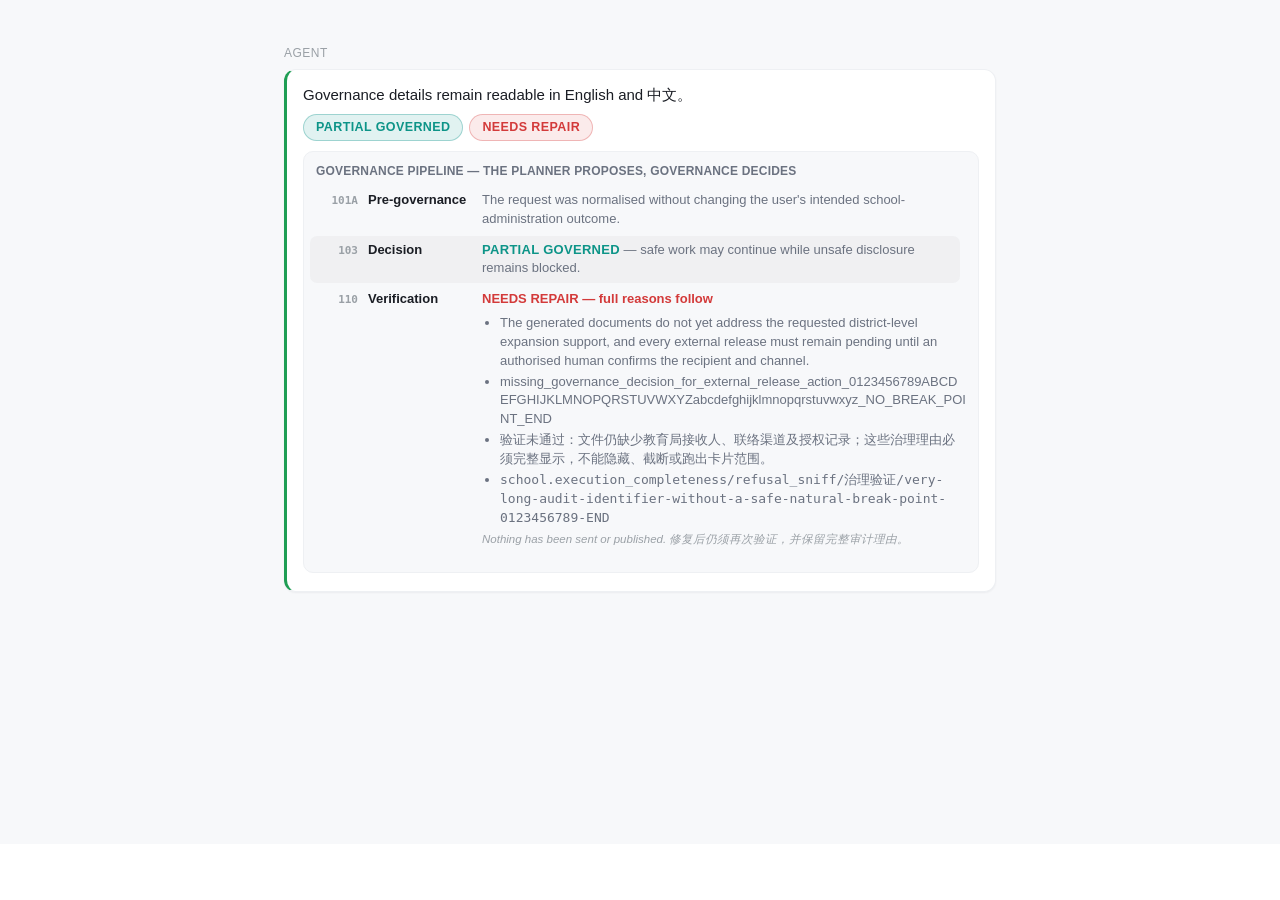
==== tests/ui_governance_overflow_harness.html @ 4020fa2f "Add regression coverage and resilient judge UI" ====
<!doctype html>
<html lang="en">
<head>
  <meta charset="utf-8">
  <meta name="viewport" content="width=device-width, initial-scale=1">
  <link rel="stylesheet" href="../static/style.css">
  <title>GovGuard governance overflow stress harness</title>
</head>
<body>
  <div id="test-viewport">
    <div class="app">
      <main class="chat-col">
        <div class="chat">
          <div class="msg agent">
            <div class="who">Agent</div>
            <div class="bubble status-done">
              <div class="summary">Governance details remain readable in English and 中文。</div>
              <div class="route-row">
                <span class="chip PARTIAL">PARTIAL GOVERNED</span>
                <span class="chip NEEDS-REPAIR">NEEDS REPAIR</span>
              </div>
              <section class="gov-pipeline" aria-label="Governance pipeline">
                <div class="gp-title">Governance pipeline — the planner proposes, governance decides</div>
                <div class="gp-step">
                  <span class="gp-mod">101A</span>
                  <span class="gp-lab">Pre-governance</span>
                  <span class="gp-det">The request was normalised without changing the user's intended school-administration outcome.</span>
                </div>
                <div class="gp-step gp-decision">
                  <span class="gp-mod">103</span>
                  <span class="gp-lab">Decision</span>
                  <span class="gp-det"><b class="gp-route PARTIAL">PARTIAL GOVERNED</b> — safe work may continue while unsafe disclosure remains blocked.</span>
                </div>
                <div class="gp-step">
                  <span class="gp-mod">110</span>
                  <span class="gp-lab">Verification</span>
                  <span class="gp-det">
                    <b class="gp-needs-repair">NEEDS REPAIR — full reasons follow</b>
                    <ul class="gp-issues">
                      <li data-marker="english">The generated documents do not yet address the requested district-level expansion support, and every external release must remain pending until an authorised human confirms the recipient and channel.</li>
                      <li data-marker="token" data-must-wrap>missing_governance_decision_for_external_release_action_0123456789ABCDEFGHIJKLMNOPQRSTUVWXYZabcdefghijklmnopqrstuvwxyz_NO_BREAK_POINT_END</li>
                      <li data-marker="chinese" data-must-wrap>验证未通过：文件仍缺少教育局接收人、联络渠道及授权记录；这些治理理由必须完整显示，不能隐藏、截断或跑出卡片范围。</li>
                      <li data-marker="mixed"><code data-must-wrap>school.execution_completeness/refusal_sniff/治理验证/very-long-audit-identifier-without-a-safe-natural-break-point-0123456789-END</code></li>
                    </ul>
                    <p class="gp-note" data-marker="note">Nothing has been sent or published. 修复后仍须再次验证，并保留完整审计理由。</p>
                  </span>
                </div>
              </section>
            </div>
          </div>
        </div>
      </main>
    </div>
  </div>
  <script>
    window.addEventListener("load", () => {
      const requested = Number(new URLSearchParams(location.search).get("testWidth")) || window.innerWidth;
      const viewport = document.getElementById("test-viewport");
      viewport.style.width = `${requested}px`;
      viewport.style.maxWidth = "100%";

      requestAnimationFrame(() => {
        const pipeline = document.querySelector(".gov-pipeline");
        const pipelineRect = pipeline.getBoundingClientRect();
        const targets = [
          viewport,
          document.querySelector(".msg"),
          document.querySelector(".bubble"),
          pipeline,
          ...pipeline.querySelectorAll(".gp-title,.gp-step,.gp-det,.gp-note,.gp-issues,.gp-issues li,code")
        ];
        const overflow = targets.filter((node) => {
          if (!node) return false;
          const rect = node.getBoundingClientRect();
          const parentRect = pipeline.contains(node) && node !== pipeline
            ? pipelineRect
            : viewport.getBoundingClientRect();
          return node.scrollWidth > node.clientWidth + 1 || rect.right > parentRect.right + 1;
        });
        const clipped = [...pipeline.querySelectorAll(".gp-det,.gp-note,.gp-issues,.gp-issues li,code")]
          .filter((node) => {
            const style = getComputedStyle(node);
            const hidden = ["hidden", "clip"].includes(style.overflowX)
              || ["hidden", "clip"].includes(style.overflowY);
            const ellipsis = style.textOverflow === "ellipsis";
            const clamped = style.webkitLineClamp && style.webkitLineClamp !== "none";
            return hidden || ellipsis || clamped;
          });
        const wrapped = [...pipeline.querySelectorAll("[data-must-wrap]")]
          .filter((node) => {
            const style = getComputedStyle(node);
            const lineHeight = Number.parseFloat(style.lineHeight) || Number.parseFloat(style.fontSize) * 1.2;
            return node.getBoundingClientRect().height > lineHeight * 1.45;
          });
        const markers = ["english", "token", "chinese", "mixed", "note"];
        const missing = markers.filter((name) => !pipeline.querySelector(`[data-marker="${name}"]`)?.innerText.trim());

        document.body.dataset.overflowCount = String(overflow.length);
        document.body.dataset.overflowElements = overflow
          .map((node) => node.className || node.tagName).join("|");
        document.body.dataset.clippedCount = String(clipped.length);
        document.body.dataset.wrappedCount = String(wrapped.length);
        document.body.dataset.missingCount = String(missing.length);
        document.body.dataset.viewportWidth = String(requested);
        document.body.dataset.ready = "true";
      });
    });
  </script>
</body>
</html>
---- static/style.css ----
/* =========================================================================
   GovGuard MY UI — Powered by TEOW-AGL. Light primary, dark optional, chat-first.
   Inspired by GPT/Claude/Gemini: roomy, simple, large enough to read.
   ========================================================================= */

:root {
  /* light theme (default) */
  --bg:           #ffffff;
  --bg-soft:      #f7f8fa;
  --bg-elev:      #ffffff;
  --bg-bubble-user:   #f1f3f7;
  --bg-bubble-agent:  #ffffff;
  --bg-input:     #ffffff;
  --border:       #e3e6eb;
  --border-soft:  #eef0f3;
  --text:         #1a1d24;
  --text-soft:    #6b7280;
  --text-mute:    #9aa0a6;
  --accent:       #1f6feb;
  --accent-hover: #1958c7;
  /* Governance-console primary: deep slate navy (public-sector / audit feel).
     Used for the ONE filled primary action per tier + the brand mark. */
  --primary:       #1e3a5f;
  --primary-hover: #274b79;
  --green:        #1f9e54;
  --orange:       #d97706;
  --red:          #d33a3a;
  --purple:       #7c3aed;
  --bubble-shadow: 0 1px 2px rgba(15,23,42,.05);
  --card-shadow:   0 1px 3px rgba(15,23,42,.06);
  --radius:       12px;
  --radius-sm:    8px;
}

html[data-theme="dark"] {
  --bg:           #0e1116;
  --bg-soft:      #161b22;
  --bg-elev:      #1c2230;
  --bg-bubble-user:   #1c2128;
  --bg-bubble-agent:  #161b22;
  --bg-input:     #1c2128;
  --border:       #30363d;
  --border-soft:  #21262d;
  --text:         #e6edf3;
  --text-soft:    #9aa0a6;
  --text-mute:    #6b7280;
  --accent:       #58a6ff;
  --accent-hover: #79b8ff;
  --green:        #56d364;
  --orange:       #f0ad4e;
  --red:          #ff7b72;
  --purple:       #d2a8ff;
  --primary:       #2e5a8f;
  --primary-hover: #3a6da8;
  --bubble-shadow: 0 1px 2px rgba(0,0,0,.4);
  --card-shadow:   0 1px 3px rgba(0,0,0,.35);
}

* { box-sizing: border-box; }
html, body { margin: 0; padding: 0; height: 100%; }
body {
  font-family: -apple-system, BlinkMacSystemFont, "Segoe UI", "PingFang SC",
               "Microsoft YaHei", "Helvetica Neue", Arial, sans-serif;
  font-size: 15px;
  line-height: 1.55;
  color: var(--text);
  background: var(--bg);
  -webkit-font-smoothing: antialiased;
  -moz-osx-font-smoothing: grayscale;
}

/* ---------- Top bar ---------- */
.topbar {
  display: flex; justify-content: space-between; align-items: center;
  padding: 14px 28px; height: 56px;
  border-bottom: 1px solid var(--border-soft);
  background: var(--bg);
  position: sticky; top: 0; z-index: 10;
}
.brand { display: flex; align-items: center; gap: 10px; }
.brand-mark {
  width: 30px; height: 30px; border-radius: 8px; flex: 0 0 auto;
  background: var(--primary); color: #fff;
  font-size: 12.5px; font-weight: 700; letter-spacing: .4px;
  display: flex; align-items: center; justify-content: center;
}
.brand-text { display: flex; flex-direction: column; line-height: 1.2; }
.brand .logo {
  font-size: 16px;
  font-weight: 700;
  letter-spacing: 0.1px;
  color: var(--text);
}
.brand .tag {
  font-size: 11px;
  color: var(--text-soft);
  font-weight: 500;
  letter-spacing: 0.1px;
}
.topbar-actions { display: flex; align-items: center; gap: 8px; }
/* Governance status pills — the "product shell": always-true, mode-aware. */
.pill {
  font-size: 11.5px; font-weight: 600; padding: 3px 10px;
  border-radius: 999px; white-space: nowrap; line-height: 1.5;
}
.pill-ok      { background: color-mix(in srgb, var(--green) 13%, transparent);  color: var(--green); }
.pill-warn    { background: color-mix(in srgb, var(--orange) 15%, transparent); color: var(--orange); }
.pill-danger  { background: color-mix(in srgb, var(--red) 14%, transparent);    color: var(--red); }
.pill-neutral { background: var(--bg-soft); color: var(--text-soft); border: 1px solid var(--border-soft); }
@media (max-width: 980px) { .topbar .pill, .topbar .cfg-mini { display: none; } }
.cfg-mini { font-size: 12px; color: var(--text-mute); margin: 0 6px; font-family: ui-monospace, Menlo, monospace; }

/* MAIC demo-mode lockout banner (Owner Rule 4) */
.demo-banner {
  padding: 8px 28px;
  font-size: 13px;
  font-weight: 600;
  text-align: center;
  color: #7c4a03;
  background: #fff3cd;
  border-bottom: 1px solid #f1d488;
  letter-spacing: 0.2px;
}
[data-theme="dark"] .demo-banner {
  color: #ffe08a;
  background: #3a2f12;
  border-bottom-color: #5a4a1c;
}
.ghost-btn {
  background: transparent; border: 1px solid var(--border);
  color: var(--text); padding: 6px 12px; border-radius: 999px;
  font-size: 13px; cursor: pointer;
}
.ghost-btn:hover { background: var(--bg-soft); }

/* ---------- App layout ---------- */
.app { display: grid; grid-template-columns: 1fr 0; transition: grid-template-columns .2s ease; height: calc(100vh - 56px); }
.app.with-audit { grid-template-columns: 1fr 360px; }

/* ---------- Chat column ---------- */
.chat-col { display: flex; flex-direction: column; min-width: 0; }
.chat {
  flex: 1; overflow-y: auto; padding: 28px 8px 24px;
  display: flex; flex-direction: column; align-items: center;
  background: var(--bg-soft);
}
.welcome { width: 100%; max-width: 780px; padding: 34px 24px 8px; text-align: center; }
.welcome h1 { font-size: 25px; font-weight: 650; margin: 0 0 8px; color: var(--text); letter-spacing: -0.2px; }
.welcome .subtitle { color: var(--text-soft); font-size: 14px; margin: 0 0 22px; }

/* ---- Three-tier narrative cards: core demo dominant, generalisation
       secondary, real-case evidence collapsed. ---- */
.tier {
  text-align: left; background: var(--bg-elev);
  border: 1px solid var(--border); border-radius: 14px;
  padding: 16px 20px 18px; margin: 0 0 14px;
  box-shadow: var(--card-shadow);
}
.tier-head { display: flex; align-items: center; justify-content: space-between; gap: 10px; flex-wrap: wrap; }
.tier-title { font-size: 15.5px; font-weight: 650; margin: 0; color: var(--text); }
.tier-badge {
  font-size: 11px; font-weight: 600; padding: 3px 10px;
  border-radius: 999px; white-space: nowrap; line-height: 1.5;
}
.tier-badge-blue   { background: color-mix(in srgb, var(--accent) 12%, transparent); color: var(--accent); }
.tier-badge-purple { background: color-mix(in srgb, var(--purple) 12%, transparent); color: var(--purple); }
.tier-badge-gray   { background: var(--bg-soft); color: var(--text-soft); border: 1px solid var(--border-soft); }
.tier-proves { font-size: 12.5px; color: var(--text-soft); margin: 6px 0 2px; line-height: 1.55; }
.tier-proves b { color: var(--text); font-weight: 600; }
.tier .demo-section-label { max-width: none; margin: 16px 0 8px; }
.tier .example-grid { max-width: none; }

/* Evidence tier: collapsed case-study strip, visually lighter than the demos. */
.tier-evidence { padding: 0; background: var(--bg-soft); }
.tier-evidence[open] { background: var(--bg-elev); }
.tier-evidence-head {
  display: flex; align-items: center; gap: 10px; padding: 13px 20px;
  cursor: pointer; list-style: none;
}
.tier-evidence-head::-webkit-details-marker { display: none; }
.tier-evidence-head .tier-title { font-size: 14px; flex: 1; }
.tier-chevron { color: var(--text-mute); font-size: 12px; transition: transform .15s ease; }
.tier-evidence[open] .tier-chevron { transform: rotate(90deg); }
.tier-evidence > .tier-proves,
.tier-evidence > .demo-section-label { margin-left: 20px; margin-right: 20px; }
.tier-evidence > .example-grid { margin: 0 20px 18px; }

.example-grid {
  display: grid; grid-template-columns: 1fr 1fr; gap: 10px; max-width: 640px; margin: 0 auto;
}
/* Probe buttons: quiet, outlined, secondary to the tier's ONE filled action. */
.example {
  text-align: left; padding: 11px 14px; border-radius: 10px;
  border: 1px solid var(--border); background: var(--bg-elev);
  color: var(--text); font-size: 13.5px; cursor: pointer; line-height: 1.4;
  transition: background .12s ease, border-color .12s ease;
}
.example:hover {
  background: var(--bg-soft);
  border-color: color-mix(in srgb, var(--primary) 45%, var(--border));
}
@media (max-width: 600px) { .example-grid { grid-template-columns: 1fr; } }
.demo-section-label {
  max-width: 640px; margin: 26px auto 10px; text-align: left;
  font-size: 12px; font-weight: 600; color: var(--text-soft);
  letter-spacing: .02em;
}
.demo-section-label:first-of-type { margin-top: 4px; }
/* The ONE filled primary action per tier — the operator clicks it first. */
.example-main {
  grid-column: 1 / -1; font-size: 14px; font-weight: 600;
  border-color: var(--primary);
  background: var(--primary);
  color: #fff;
}
.example-main:hover { background: var(--primary-hover); border-color: var(--primary-hover); }

/* Persistent demo dock above the composer (revealed after the hero hides). */
.demo-dock {
  max-width: 820px; margin: 0 auto; width: 100%;
  border: 1px solid var(--border); border-radius: var(--radius);
  background: var(--bg-elev); overflow: hidden;
}
.demo-dock-head {
  display: flex; align-items: center; justify-content: space-between;
  gap: 10px; padding: 8px 14px; font-size: 12.5px; font-weight: 600;
  color: var(--text-soft); border-bottom: 1px solid var(--border);
  background: var(--bg-soft);
}
.demo-dock-toggle {
  border: none; background: transparent; color: var(--text-soft);
  font-size: 14px; cursor: pointer; padding: 0 4px; line-height: 1;
}
.demo-dock-body { padding: 10px 14px 14px; max-height: 34vh; overflow-y: auto; }
/* Case-study prompts stay collapsed in the dock (Brief 8 Issue 3). */
.dock-evidence {
  margin: 12px 0 2px; border: 1px solid var(--border-soft);
  border-radius: 10px; background: var(--bg-soft); padding: 0;
}
.dock-evidence summary {
  cursor: pointer; list-style: none; padding: 8px 12px;
  font-size: 12px; font-weight: 600; color: var(--text-soft);
}
.dock-evidence summary::-webkit-details-marker { display: none; }
.dock-evidence[open] { background: var(--bg-elev); }
.dock-evidence > .demo-section-label,
.dock-evidence > .example-grid { margin-left: 12px; margin-right: 12px; }
.dock-evidence > .example-grid { margin-bottom: 12px; }
.demo-dock-body .demo-section-label { margin: 12px auto 8px; }
.demo-dock-body .demo-section-label:first-child { margin-top: 2px; }
.demo-dock-body .example { padding: 9px 12px; font-size: 13px; }

/* ---------- Chat messages ---------- */
.msg { width: 100%; max-width: 760px; min-width: 0; padding: 16px 24px; }
.msg .who {
  font-size: 12px; color: var(--text-mute); letter-spacing: .5px;
  text-transform: uppercase; margin-bottom: 6px;
}
.msg .bubble {
  padding: 14px 16px; border-radius: var(--radius); line-height: 1.5;
  box-shadow: var(--bubble-shadow); border: 1px solid var(--border-soft);
  min-width: 0; max-width: 100%;
}
.msg.user .bubble { background: var(--bg-bubble-user); border-color: transparent; }
.msg.agent .bubble { background: var(--bg-bubble-agent); }
.msg.agent .bubble.status-running   { border-left: 3px solid var(--accent); }
.msg.agent .bubble.status-awaiting  { border-left: 3px solid var(--orange); }
.msg.agent .bubble.status-done      { border-left: 3px solid var(--green); }
.msg.agent .bubble.status-error     { border-left: 3px solid var(--red); }
.msg.agent .summary { font-size: 15px; color: var(--text); margin-bottom: 6px; }
.msg.agent .answer {
  font-size: 16px;
  line-height: 1.6;
  color: var(--text);
  white-space: pre-wrap;
  word-wrap: break-word;
  margin-bottom: 8px;
}
.msg.agent .answer:empty { display: none; }
.msg.agent .answer a.citation {
  display: inline-block;
  padding: 0 4px;
  margin: 0 1px;
  background: var(--bg-soft);
  border-radius: 4px;
  font-size: 12px;
  color: var(--accent);
  text-decoration: none;
  vertical-align: 2px;
}
.msg.agent .answer a.citation:hover { background: var(--accent); color: white; }
.msg.agent .web-search-indicator {
  font-size: 12px;
  color: var(--text-soft);
  margin-bottom: 6px;
  padding: 4px 10px;
  background: var(--bg-soft);
  border-radius: var(--radius-sm);
  display: inline-block;
}
.msg.agent .web-search-indicator .provider { opacity: 0.7; margin-left: 4px; }
.msg.agent .episodic-indicator {
  font-size: 12px;
  color: var(--purple);
  margin-bottom: 6px;
  padding: 4px 10px;
  background: rgba(124,58,237,.06);
  border: 1px solid rgba(124,58,237,.20);
  border-radius: var(--radius-sm);
  display: inline-block;
  cursor: help;
}
.msg.agent .episodic-indicator .provider { opacity: 0.7; margin-left: 4px;
  font-family: ui-monospace, Menlo, monospace; font-size: 11px; }
.msg.agent .web-sources {
  margin: 10px 0;
  padding: 10px 14px;
  background: var(--bg-soft);
  border-radius: var(--radius-sm);
  border: 1px solid var(--border-soft);
  font-size: 13px;
}
.msg.agent .web-sources .sources-title {
  font-weight: 600; color: var(--text-soft); margin-bottom: 6px;
  font-size: 11px; text-transform: uppercase; letter-spacing: 0.5px;
}
.msg.agent .web-sources .sources-list { margin: 0; padding-left: 0; list-style: none; }
.msg.agent .web-sources .sources-list li {
  margin: 4px 0; display: flex; gap: 6px; align-items: baseline;
  flex-wrap: wrap;
}
.msg.agent .web-sources .num { color: var(--accent); font-weight: 600; min-width: 24px; }
.msg.agent .web-sources a { color: var(--accent); text-decoration: none; }
.msg.agent .web-sources a:hover { text-decoration: underline; }
.msg.agent .web-sources .src-url {
  color: var(--text-soft); font-size: 11px;
  font-family: ui-monospace, Menlo, monospace; word-break: break-all;
}
.msg.agent .route-row { display: flex; flex-wrap: wrap; gap: 6px; margin-top: 8px; }
.msg.agent .details {
  margin-top: 12px; padding: 10px 12px; border: 1px solid var(--border-soft);
  border-radius: var(--radius-sm); background: var(--bg-soft);
  font-size: 13px; color: var(--text-soft);
}
.msg.agent details > summary {
  cursor: pointer; font-size: 12px; color: var(--text-soft);
  list-style: none; user-select: none; padding: 4px 0;
}
.msg.agent details > summary::before { content: "▸ "; font-size: 10px; }
.msg.agent details[open] > summary::before { content: "▾ "; }
.msg.agent .timeline-mini {
  list-style: none; padding: 0; margin: 8px 0 0; font-size: 12px;
  font-family: ui-monospace, Menlo, monospace; color: var(--text-soft);
}
.msg.agent .timeline-mini li { padding: 2px 0; border-left: 2px solid var(--border); padding-left: 8px; }
.msg.agent .timeline-mini li.route-BLUE       { border-left-color: var(--accent); }
.msg.agent .timeline-mini li.route-GREEN      { border-left-color: var(--green); }
.msg.agent .timeline-mini li.route-INFEASIBLE { border-left-color: var(--orange); }
.msg.agent .timeline-mini li.route-RED        { border-left-color: var(--red); }
.msg.agent .timeline-mini li.route-CACHE      { border-left-color: var(--purple); }
.msg.agent .timeline-mini li.route-LOOP       { border-left-color: var(--purple); background: rgba(124,58,237,.06); }
.msg.agent .timeline-mini li.route-REFLECT    { border-left-color: var(--purple); background: rgba(124,58,237,.04); font-style: italic; }
.msg.agent .timeline-mini .m { color: var(--orange); display: inline-block; width: 42px; }
.msg.agent .timeline-mini .et { color: var(--accent); margin-right: 6px; }

/* Chips */
.chip {
  display: inline-block; padding: 3px 12px; border-radius: 999px;
  font-size: 12.5px; font-weight: 700; letter-spacing: .4px; border: 1px solid;
}
.chip.BLUE       { background: rgba(31,111,235,.10);  color: var(--accent); border-color: rgba(31,111,235,.30); }
.chip.GREEN      { background: rgba(31,158,84,.10);   color: var(--green);  border-color: rgba(31,158,84,.30); }
.chip.INFEASIBLE { background: rgba(217,119,6,.10);   color: var(--orange); border-color: rgba(217,119,6,.30); }
.chip.RED        { background: rgba(211,58,58,.10);   color: var(--red);    border-color: rgba(211,58,58,.30); }
.chip.CACHE      { background: rgba(124,58,237,.10);  color: var(--purple); border-color: rgba(124,58,237,.30); }
.chip.LOOP       { background: rgba(124,58,237,.10);  color: var(--purple); border-color: rgba(124,58,237,.30); }
.chip.REFLECT    { background: rgba(124,58,237,.08);  color: var(--purple); border-color: rgba(124,58,237,.25); font-style: italic; }
.chip.VERIFIED   { background: rgba(31,158,84,.10);   color: var(--green); border-color: rgba(31,158,84,.30); }
.chip.VERIFY-FAIL{ background: rgba(211,58,58,.10);   color: var(--red);   border-color: rgba(211,58,58,.30); }
.chip.SAFE-STOP  { background: rgba(217,119,6,.10);   color: var(--orange); border-color: rgba(217,119,6,.30); }
.chip.NEEDS-REPAIR { background: rgba(211,58,58,.10); color: var(--red); border-color: rgba(211,58,58,.30); }
.chip.PARTIAL    { background: rgba(13,148,136,.12); color: #0d9488; border-color: rgba(13,148,136,.32); }
.chip.USER-BOUNDARY { background: var(--bg-soft); color: var(--text-soft); border-color: var(--border); }
.chip.USER-BOUNDARY.RED { color: var(--red); border-color: rgba(211,58,58,.30); }
.chip.USER-BOUNDARY.INFEASIBLE { color: var(--orange); border-color: rgba(217,119,6,.30); }
.chip.SELF-FIX-OK   { background: rgba(31,158,84,.10);  color: var(--green);  border-color: rgba(31,158,84,.30); font-style: italic; }
.chip.SELF-FIX-FAIL { background: rgba(217,119,6,.10);  color: var(--orange); border-color: rgba(217,119,6,.30); font-style: italic; }
.chip.TREE       { background: rgba(124,58,237,.10);  color: var(--purple); border-color: rgba(124,58,237,.30); }
.chip-tiny       { padding: 0 6px; font-size: 9px; letter-spacing: 0.4px; }

/* Governance pipeline card (P1.1) — judge-visible proof of the decision path */
.gov-pipeline {
  margin: 10px 0 4px;
  border: 1px solid var(--border-soft);
  border-radius: 10px;
  padding: 10px 12px;
  background: var(--bg-soft, rgba(127,127,127,.04));
  min-width: 0; max-width: 100%;
  /* A verifier may return human-readable prose, Chinese text, URLs or a
     machine identifier with no natural break point.  The governance record
     must stay visible rather than forcing the entire chat card wider. */
  overflow-wrap: anywhere;
  word-break: break-word;
}
.gov-pipeline .gp-title {
  font-size: 12px; font-weight: 700; letter-spacing: .2px;
  color: var(--text-soft); margin-bottom: 8px; text-transform: uppercase;
  min-width: 0; max-width: 100%;
  overflow-wrap: anywhere; word-break: break-word;
}
.gov-pipeline .gp-step {
  display: flex; align-items: baseline; gap: 10px;
  padding: 3px 0; font-size: 13px; line-height: 1.45;
  min-width: 0; max-width: 100%;
}
.gov-pipeline .gp-step > * { min-width: 0; max-width: 100%; }
.gov-pipeline .gp-mod {
  flex: 0 0 42px; font-family: ui-monospace, Menlo, monospace;
  font-size: 11px; font-weight: 700; color: var(--text-mute); text-align: right;
}
.gov-pipeline .gp-lab { flex: 0 0 104px; font-weight: 600; color: var(--text); }
.gov-pipeline .gp-det {
  flex: 1 1 auto; min-width: 0; color: var(--text-soft);
  white-space: normal; overflow-wrap: anywhere; word-break: break-word;
}
.gov-pipeline .gp-det em { color: var(--text-mute); font-style: italic; }
.gov-pipeline .gp-decision {
  margin: 4px -6px; padding: 5px 6px; border-radius: 7px;
  background: rgba(127,127,127,.06);
}
.gov-pipeline .gp-note {
  margin-top: 4px; font-size: 11.5px; font-style: italic;
  color: var(--text-mute); line-height: 1.4;
  overflow-wrap: anywhere; word-break: break-word;
}
.gov-pipeline .gp-needs-repair { color: var(--red); }
.gov-pipeline .gp-issues {
  margin: 5px 0 0; padding: 0 0 0 18px; color: var(--text-soft);
  min-width: 0; max-width: 100%;
  overflow-wrap: anywhere; word-break: break-word;
}
.gov-pipeline .gp-issues li {
  margin: 2px 0; min-width: 0; max-width: 100%;
  overflow-wrap: anywhere; word-break: break-word;
}
/* Preserve all verifier evidence while making preformatted identifiers and
   links responsive.  No line clamp, ellipsis or hidden overflow is used. */
.gov-pipeline .gp-det code,
.gov-pipeline .gp-det pre,
.gov-pipeline .gp-det a {
  max-width: 100%;
  white-space: pre-wrap;
  overflow-wrap: anywhere;
  word-break: break-word;
}
.gov-pipeline .gp-route { font-weight: 800; letter-spacing: .3px; }
.gov-pipeline .gp-route.BLUE       { color: var(--accent); }
.gov-pipeline .gp-route.GREEN      { color: var(--green); }
.gov-pipeline .gp-route.RED        { color: var(--red); }
.gov-pipeline .gp-route.INFEASIBLE { color: var(--orange); }
.gov-pipeline .gp-route.COMPOSITE  { color: #0d9488; }
.gov-pipeline .gp-route.PARTIAL    { color: #0d9488; }
.chip.NONE       { background: rgba(154,160,166,.10); color: var(--text-mute); border-color: rgba(154,160,166,.30); }
.chip.WORKFLOW   { background: rgba(13,148,136,.12);  color: #0d9488; border-color: rgba(13,148,136,.32); font-weight: 700; }

/* Workflow Autonomy panel (102W/101D) — beside the governance card */
.workflow-panel {
  margin: 8px 0 4px;
  border: 1px solid rgba(13,148,136,.30);
  border-left: 3px solid #0d9488;
  border-radius: 10px;
  padding: 10px 12px;
  background: rgba(13,148,136,.04);
}
.workflow-panel .wf-title {
  font-size: 12px; font-weight: 700; letter-spacing: .2px;
  color: #0d9488; margin-bottom: 6px; text-transform: uppercase;
}
.workflow-panel .wf-statusline {
  display: inline-block; margin: 0 0 8px; padding: 3px 10px; border-radius: 999px;
  font-size: 12px; font-weight: 700; color: #0d9488;
  background: rgba(13,148,136,.12); border: 1px solid rgba(13,148,136,.32);
}
.workflow-panel .wf-source {
  font-size: 12px; color: var(--text-soft); margin: 0 0 8px;
}
.workflow-panel .wf-source code {
  font-family: ui-monospace, Menlo, monospace; font-size: 11.5px;
  color: #0d9488; background: rgba(13,148,136,.08); padding: 1px 5px; border-radius: 4px;
}
.workflow-panel .wf-head { font-size: 13px; color: var(--text); margin-bottom: 8px; }
.workflow-panel .wf-meta { display: block; font-size: 11px; color: var(--text-mute); margin-top: 2px; }
.workflow-panel .wf-steps { display: flex; flex-direction: column; gap: 2px; }
.workflow-panel .wf-step {
  display: flex; align-items: baseline; gap: 10px;
  padding: 3px 0; font-size: 13px; line-height: 1.4;
}
.workflow-panel .wf-n {
  flex: 0 0 18px; font-family: ui-monospace, Menlo, monospace;
  font-size: 11px; font-weight: 700; color: var(--text-mute); text-align: right;
}
.workflow-panel .wf-name { flex: 0 0 200px; font-weight: 600; color: var(--text); }
.workflow-panel .wf-route { flex: 0 0 78px; font-weight: 800; letter-spacing: .3px; }
.workflow-panel .wf-status { flex: 0 0 116px; color: var(--text-soft); }
.workflow-panel .wf-note { flex: 1 1 auto; color: var(--text-mute); font-size: 12px; }
.workflow-panel .gp-route.BLUE       { color: var(--accent); }
.workflow-panel .gp-route.GREEN      { color: var(--green); }
.workflow-panel .gp-route.RED        { color: var(--red); }
.workflow-panel .gp-route.INFEASIBLE { color: var(--orange); }
.workflow-panel .wf-blocked {
  margin-top: 8px; padding: 8px 10px; border-radius: 8px;
  background: rgba(211,58,58,.06); border: 1px solid rgba(211,58,58,.22);
}
.workflow-panel .wf-blocked-head { font-size: 13px; font-weight: 600; color: var(--text); }
.workflow-panel .wf-blocked-reason { font-size: 12.5px; color: var(--red); margin-top: 3px; }
.workflow-panel .wf-blocked-alt { font-size: 12px; color: var(--green); margin-top: 3px; }

/* Attached artifacts inside agent bubble */
.artifact { display: inline-flex; align-items: center; gap: 8px;
  padding: 8px 12px; margin: 6px 6px 0 0; border-radius: var(--radius-sm);
  background: var(--bg-soft); border: 1px solid var(--border-soft);
  font-size: 13px; color: var(--text); text-decoration: none; }
.artifact:hover { background: var(--bg-elev); border-color: var(--accent); }
.artifact .icon { font-size: 16px; }
.image-preview { display: block; max-width: 100%; max-height: 360px;
  margin-top: 10px; border-radius: var(--radius); border: 1px solid var(--border-soft); }

/* Approval card inside agent bubble */
.approval-card {
  padding: 12px; margin: 10px 0; border-radius: var(--radius-sm);
  border: 1px solid rgba(31,158,84,.4); background: rgba(31,158,84,.05);
}
.approval-card .summary { font-weight: 600; margin-bottom: 4px; }
.approval-card .reasons { color: var(--text-soft); font-size: 12px;
  font-family: ui-monospace, Menlo, monospace; word-break: break-all; }
.approval-card .actions { display: flex; gap: 8px; margin-top: 10px; align-items: center; }
.approval-card input[type=text] { flex: 1; padding: 8px 10px;
  background: var(--bg); border: 1px solid var(--border); color: var(--text);
  border-radius: var(--radius-sm); font-size: 13px; }
.approval-card .approve { background: var(--green); color: white; }
.approval-card .reject  { background: var(--red);   color: white; }
.approval-card button { padding: 8px 16px; border: none; border-radius: var(--radius-sm);
  font-weight: 600; cursor: pointer; font-size: 13px; }
.approval-card button[disabled] { opacity: 0.55; cursor: not-allowed; }
.approval-card .approval-status { margin-top: 8px; font-size: 12px; min-height: 16px; }
.approval-card .status-pending { color: var(--text-soft); font-style: italic; }
.approval-card .status-ok      { color: var(--green); font-weight: 600; }
.approval-card .status-err     { color: var(--red);   font-weight: 600;
  font-family: ui-monospace, Menlo, monospace; word-break: break-all; }

/* Open-school Situation Compiler + deterministic response-pack coverage. */
.response-pack {
  margin: 10px 0 12px; padding: 14px; border: 1px solid var(--border);
  border-radius: var(--radius-sm); background: var(--bg-soft);
}
.response-pack-alert {
  display: flex; flex-direction: column; gap: 3px; margin: -4px -4px 12px;
  padding: 10px 12px; border-left: 4px solid var(--orange);
  background: rgba(245, 158, 11, .09); border-radius: var(--radius-sm);
  font-size: 13px; color: var(--text);
}
.response-pack-degraded { margin: -4px -4px 12px; padding: 8px 10px;
  border: 1px solid rgba(245,158,11,.35); border-radius: var(--radius-sm);
  color: var(--orange); background: rgba(245,158,11,.06); font-size: 12px; }
.response-pack-head { display: flex; justify-content: space-between; gap: 12px;
  align-items: flex-start; margin-bottom: 10px; }
.response-pack-head > div { display: flex; flex-direction: column; min-width: 0; }
.response-pack-sub { color: var(--text-soft); font-size: 12px; margin-top: 2px;
  white-space: nowrap; overflow: hidden; text-overflow: ellipsis; max-width: 560px; }
.response-pack-severity { font-size: 11px; text-transform: uppercase;
  letter-spacing: .5px; font-weight: 700; color: var(--orange); }
.request-boundary, .gp-request-boundary {
  min-width: 0; margin: 8px 0 12px; padding: 10px 12px;
  border: 1px solid var(--border); border-left: 4px solid var(--text-mute);
  border-radius: var(--radius-sm); background: var(--bg-elev);
  font-size: 12px; color: var(--text-soft);
  overflow-wrap: anywhere; word-break: break-word;
}
.request-boundary.boundary-RED, .gp-request-boundary.boundary-RED {
  border-left-color: var(--red); background: rgba(211,58,58,.045);
}
.request-boundary.boundary-INFEASIBLE, .gp-request-boundary.boundary-INFEASIBLE {
  border-left-color: var(--orange); background: rgba(217,119,6,.045);
}
.request-boundary.boundary-BLUE, .gp-request-boundary.boundary-BLUE {
  border-left-color: var(--accent); background: rgba(31,111,235,.04);
}
.request-boundary.boundary-GREEN, .gp-request-boundary.boundary-GREEN {
  border-left-color: var(--green); background: rgba(31,158,84,.04);
}
.request-boundary-head, .gp-boundary-head {
  display: flex; align-items: center; justify-content: space-between;
  gap: 8px; margin-bottom: 5px; color: var(--text);
}
.boundary-chip {
  display: inline-block; flex: 0 0 auto; padding: 1px 8px;
  border: 1px solid var(--border); border-radius: 999px;
  font-size: 10px; font-weight: 800; letter-spacing: .35px;
}
.boundary-chip-RED { color: var(--red); border-color: rgba(211,58,58,.35); }
.boundary-chip-INFEASIBLE { color: var(--orange); border-color: rgba(217,119,6,.35); }
.boundary-chip-BLUE { color: var(--accent); border-color: rgba(31,111,235,.35); }
.boundary-chip-GREEN { color: var(--green); border-color: rgba(31,158,84,.35); }
.request-boundary p, .request-boundary ul,
.gp-request-boundary ul { margin: 4px 0 0 18px; padding: 0; }
.request-boundary-blocked, .gp-boundary-blocked { color: var(--text); }
.request-boundary-safe, .gp-boundary-safe {
  margin-top: 7px; padding-top: 7px; border-top: 1px solid var(--border-soft);
  color: var(--green);
}
.request-boundary-safe ul, .gp-boundary-safe ul { color: var(--text-soft); }
.gp-request-boundary { margin-top: 0; }
.response-pack-list, .response-pack-question { border: 0; padding: 0; margin: 0; }
.response-pack-list legend, .response-pack-question legend {
  color: var(--text-soft); font-size: 11px; text-transform: uppercase;
  letter-spacing: .45px; margin-bottom: 5px;
}
.response-pack-item { display: flex; gap: 9px; align-items: flex-start;
  padding: 7px 4px; border-bottom: 1px solid var(--border-soft); cursor: pointer; }
.response-pack-item:last-child { border-bottom: 0; }
.response-pack-item input { margin-top: 4px; accent-color: var(--accent); }
.response-pack-item-copy { display: flex; flex-direction: column; min-width: 0; }
.response-pack-item-copy strong { font-size: 13px; font-weight: 600; color: var(--text); }
.response-pack-item-copy small { font-size: 11px; color: var(--text-soft); }
.response-pack-question { margin-top: 12px; padding-top: 10px;
  border-top: 1px solid var(--border); }
.response-pack-question > strong, .response-pack-question > small { display: block; }
.response-pack-question > strong { font-size: 13px; color: var(--text); }
.response-pack-question > small { color: var(--text-soft); margin-top: 2px; }
.response-pack-question.needs-answer { outline: 2px solid rgba(220,38,38,.35);
  outline-offset: 5px; border-radius: 2px; }
.response-pack-options { display: flex; flex-wrap: wrap; gap: 8px; margin-top: 9px; }
.response-pack-options label { display: inline-flex; gap: 5px; align-items: center;
  padding: 5px 9px; border: 1px solid var(--border); border-radius: 999px;
  background: var(--bg-bubble-agent); cursor: pointer; font-size: 12px; }
.response-pack-custom, .add-output-fields { display: grid;
  grid-template-columns: minmax(0, 1.6fr) minmax(0, 1fr) minmax(120px, .7fr);
  gap: 8px; margin-top: 12px; }
.response-pack-custom label, .add-output-fields label { color: var(--text-soft);
  font-size: 11px; display: flex; flex-direction: column; gap: 3px; }
.response-pack-custom input, .response-pack-custom select,
.add-output-fields input, .add-output-fields select {
  min-width: 0; padding: 7px 8px; border: 1px solid var(--border);
  border-radius: var(--radius-sm); color: var(--text); background: var(--bg);
  font: inherit; font-size: 12px;
}
.response-pack-actions { display: flex; justify-content: flex-end; gap: 8px;
  align-items: center; margin-top: 12px; font-size: 12px; color: var(--green); }
.response-pack-actions button, .add-output-submit { border: 0; padding: 8px 12px;
  border-radius: var(--radius-sm); cursor: pointer; font-weight: 650; }
.pack-tbc { color: var(--text); background: var(--bg-elev); }
.pack-proceed, .add-output-submit { color: white; background: var(--accent); }
.response-pack-actions button[disabled], .add-output-submit[disabled] { opacity: .55; cursor: wait; }
.response-pack-note { margin-top: 10px; font-size: 11px; color: var(--text-soft); }
.pack-error, .add-output-status { color: var(--red); font-size: 11px; }
.add-output-card { margin-top: 10px; border: 1px dashed var(--border);
  border-radius: var(--radius-sm); padding: 8px 10px; background: var(--bg-soft); }
.add-output-card summary { cursor: pointer; color: var(--accent); font-size: 13px;
  font-weight: 600; }
.add-output-submit { align-self: end; }
.add-output-status { grid-column: 1 / -1; }

@media (max-width: 520px) {
  .response-pack-custom, .add-output-fields { grid-template-columns: 1fr; }
  .response-pack-actions { flex-direction: column; align-items: stretch; }
  .response-pack-actions button { width: 100%; }
  .response-pack-sub { white-space: normal; }
}

/* ---------- Composer ---------- */
.composer {
  width: 100%; max-width: 760px; margin: 0 auto;
  padding: 12px 24px 24px;
}
.composer-attachments { display: flex; flex-wrap: wrap; gap: 6px; margin-bottom: 8px; }
.attach-chip {
  display: inline-flex; align-items: center; gap: 6px;
  background: var(--bg-soft); border: 1px solid var(--border);
  padding: 4px 10px; border-radius: 999px; font-size: 12px; color: var(--text);
}
.attach-chip .x { cursor: pointer; color: var(--text-mute); padding: 0 2px; }
.attach-chip .x:hover { color: var(--red); }
.composer-row {
  display: flex; align-items: end; gap: 8px;
  background: var(--bg-input); border: 1px solid var(--border);
  border-radius: var(--radius); padding: 8px;
  transition: border-color .12s ease, box-shadow .12s ease;
}
.composer-row:focus-within { border-color: var(--accent);
  box-shadow: 0 0 0 3px rgba(31,111,235,.10); }
.composer-row.dragover { border-color: var(--accent); background: rgba(31,111,235,.05); }
.attach-btn { background: transparent; border: none; padding: 8px;
  font-size: 18px; cursor: pointer; color: var(--text-soft); }
.attach-btn:hover { color: var(--accent); }
#goal {
  flex: 1; resize: none; max-height: 200px; min-height: 24px;
  background: transparent; border: none; color: var(--text);
  font-family: inherit; font-size: 15px; line-height: 1.5; padding: 6px 4px;
  outline: none;
}
.send-btn {
  background: var(--accent); color: white; border: none;
  padding: 10px 18px; border-radius: var(--radius-sm);
  font-weight: 600; cursor: pointer; font-size: 14px;
  align-self: flex-end;
}
.send-btn:hover { background: var(--accent-hover); }
.send-btn:disabled { background: var(--text-mute); cursor: not-allowed; }
.composer-hint { color: var(--text-mute); font-size: 12px; margin-top: 8px; text-align: center; }

/* ---------- Audit drawer ---------- */
.audit-drawer {
  border-left: 1px solid var(--border-soft);
  padding: 18px 18px 24px; background: var(--bg-soft);
  overflow-y: auto;
}
.drawer-section { margin-bottom: 22px; }
.drawer-section h3 {
  margin: 0 0 8px; font-size: 11px; color: var(--text-soft);
  text-transform: uppercase; letter-spacing: 1px;
}
.empty { color: var(--text-mute); font-style: italic; font-size: 12px; padding: 6px 4px; }

/* sub-panels reuse old styling but adapt to theme */
.rag-panel, .stats-panel, .memory-panel, .skills-panel, .curator-panel {
  background: var(--bg-elev); border: 1px solid var(--border-soft);
  border-radius: var(--radius-sm); padding: 10px;
}
.rag-status { color: var(--text-soft); font-size: 11px;
  font-family: ui-monospace, Menlo, monospace; margin-bottom: 8px; word-break: break-word; }
.rag-status.loaded  { color: var(--green);  }
.rag-status.missing { color: var(--orange); }
.rag-btn { width: 100%; background: var(--accent); color: white;
  border: none; padding: 8px; font-size: 12px; border-radius: var(--radius-sm); cursor: pointer; }
.rag-btn:hover { background: var(--accent-hover); }

.stats-row { display: flex; justify-content: space-between; padding: 4px 0;
  font-size: 12px; border-bottom: 1px solid var(--border-soft); }
.stats-row:last-child { border-bottom: none; }
.stats-row .cat { color: var(--text); }
.stats-row .score { color: var(--green); font-family: ui-monospace, Menlo, monospace; }
.stats-row.confident { font-weight: 600; }
.stats-row.confident .score { color: var(--purple); }

.memory-panel pre { margin: 0 0 8px; white-space: pre-wrap; word-break: break-word;
  color: var(--text); font-size: 12px; max-height: 120px; overflow-y: auto;
  font-family: ui-monospace, Menlo, monospace; }
.memory-panel h4 { margin: 6px 0 4px; font-size: 11px; color: var(--text-soft);
  text-transform: uppercase; letter-spacing: 1px; }
.skill-card {
  padding: 8px 10px; margin: 6px 0; border-radius: var(--radius-sm);
  background: var(--bg); border: 1px solid var(--border-soft);
}
.skill-card .s-head { display: flex; justify-content: space-between;
  align-items: baseline; gap: 8px; margin-bottom: 4px; }
.skill-card .s-name { font-weight: 600; font-size: 13px; color: var(--text); }
.skill-card .s-meta { font-size: 10px; color: var(--text-mute);
  font-family: ui-monospace, Menlo, monospace; }
.skill-card .s-desc { font-size: 12px; color: var(--text-soft);
  margin: 4px 0; word-break: break-word; }
.skill-card .s-tags { display: flex; gap: 4px; flex-wrap: wrap;
  margin: 4px 0; }
.skill-card .s-tag {
  font-size: 10px; padding: 1px 6px; border-radius: 999px;
  background: rgba(124,58,237,.08); color: var(--purple);
  border: 1px solid rgba(124,58,237,.20);
}
.skill-card .s-body { margin-top: 6px; }
.skill-card .s-body > summary { cursor: pointer; font-size: 11px;
  color: var(--accent); user-select: none; }
.skill-card .s-body[open] > summary { color: var(--text-soft); }
.skill-card .s-body-pre {
  margin: 6px 0 0; padding: 8px; max-height: 240px; overflow-y: auto;
  white-space: pre-wrap; word-break: break-word;
  background: var(--bg-soft); border: 1px solid var(--border-soft);
  border-radius: var(--radius-sm); font-size: 11px;
  font-family: ui-monospace, Menlo, monospace; color: var(--text);
}

.patch-item, .history-item {
  padding: 8px 10px; margin: 4px 0; border-radius: var(--radius-sm);
  background: var(--bg-elev); border: 1px solid var(--border-soft); font-size: 12px;
}
.history-item { cursor: pointer; }
.history-item:hover { background: var(--bg-soft); }
.history-item .h-goal { color: var(--text); display: -webkit-box;
  -webkit-line-clamp: 2; -webkit-box-orient: vertical; overflow: hidden; }
.history-item .h-meta { color: var(--text-mute); font-size: 10px; margin-top: 4px;
  display: flex; gap: 6px; }
.patch-item .p-type { font-weight: 600; color: var(--orange); font-size: 11px;
  font-family: ui-monospace, Menlo, monospace; }
.patch-item .p-reason { color: var(--text-soft); font-size: 11px; margin: 4px 0; }
.patch-item .p-actions { display: flex; gap: 6px; margin-top: 6px; }
.patch-item button { padding: 4px 10px; font-size: 11px; border: none;
  border-radius: 4px; cursor: pointer; color: white; }
.patch-item .approve { background: var(--green); }
.patch-item .reject  { background: var(--red);   }
.patch-item .p-status { font-size: 10px; color: var(--green); margin-top: 4px; font-weight: 600; }
.patch-item .p-status.rejected { color: var(--red); }

/* Module 109 reflection — "What I learned" block inside agent bubble */
.msg.agent .reflection-block {
  margin-top: 10px;
  padding: 10px 14px;
  background: rgba(124,58,237,.04);
  border: 1px solid rgba(124,58,237,.18);
  border-radius: var(--radius-sm);
  font-size: 13px;
}
.msg.agent .reflection-block > summary {
  cursor: pointer;
  color: var(--purple);
  font-weight: 600;
  font-size: 12px;
  letter-spacing: 0.3px;
  user-select: none;
}
.msg.agent .reflection-block > summary::before { content: "▸ "; font-size: 10px; }
.msg.agent .reflection-block[open] > summary::before { content: "▾ "; }
.msg.agent .reflection-body { margin-top: 8px; }
/* "Learning & memory policy": a governed route excluded from learning reads as
   a feature, not an empty box. */
.msg.agent .refl-chip {
  display: inline-block; margin-left: 6px; padding: 1px 7px;
  border-radius: 999px; font-size: 11px; font-weight: 600;
  background: rgba(22,163,74,.12); color: #16a34a;
  border: 1px solid rgba(22,163,74,.25); vertical-align: middle;
}
.msg.agent .reflection-disp-governed { color: #16a34a; font-weight: 600; }
/* Route-specific extra card (e.g. INFEASIBLE inline proposal framework). */
.msg.agent .extra-card { margin-top: 10px; }
.msg.agent .proposal-card {
  border: 1px solid var(--orange); border-radius: var(--radius-sm);
  background: color-mix(in srgb, var(--orange) 7%, var(--bg-elev));
  padding: 12px 14px; font-size: 13px;
}
.msg.agent .proposal-card .pc-title { font-weight: 700; color: var(--orange); margin-bottom: 6px; }
.msg.agent .proposal-card .pc-sub { font-weight: 600; margin: 8px 0 2px; font-size: 12px; color: var(--text-soft); }
.msg.agent .proposal-card ul { margin: 0 0 4px; padding-left: 18px; }
.msg.agent .proposal-card li { margin: 1px 0; }
.msg.agent .proposal-card .pc-note { margin-top: 8px; font-style: italic; color: var(--text-soft); }
.msg.agent .reflection-header {
  font-size: 11px; color: var(--text-soft); margin-bottom: 8px;
  font-family: ui-monospace, Menlo, monospace; word-break: break-word;
}
.msg.agent .reflection-disp {
  display: inline-block; padding: 1px 8px; border-radius: 999px;
  font-weight: 600; margin-right: 4px;
}
.msg.agent .reflection-disp-applied        { background: rgba(31,158,84,.12);   color: var(--green); }
.msg.agent .reflection-disp-pending_review { background: rgba(217,119,6,.12);   color: var(--orange); }
.msg.agent .reflection-disp-rejected_by_policy { background: rgba(211,58,58,.12); color: var(--red); }
.msg.agent .reflection-disp-skipped        { background: rgba(154,160,166,.12); color: var(--text-mute); }
.msg.agent .reflection-disp-logged_only    { background: rgba(154,160,166,.12); color: var(--text-mute); }
.msg.agent .reflection-list { margin: 0; padding-left: 0; list-style: none; }
.msg.agent .reflection-update {
  display: flex; gap: 8px; align-items: baseline; margin: 4px 0;
  flex-wrap: wrap;
}
.msg.agent .reflection-scope {
  font-family: ui-monospace, Menlo, monospace;
  color: var(--purple); font-size: 11px; font-weight: 600;
  min-width: 70px;
}
.msg.agent .reflection-action {
  font-size: 10px; color: var(--text-mute); text-transform: uppercase;
  letter-spacing: 0.5px; min-width: 50px;
}
.msg.agent .reflection-text { color: var(--text); flex: 1; word-break: break-word; }
.msg.agent .reflection-skipped { margin-top: 8px; opacity: 0.6; font-size: 11px; }
.msg.agent .reflection-skipped li { color: var(--text-mute); margin: 2px 0;
  font-family: ui-monospace, Menlo, monospace; word-break: break-word; }
.msg.agent .reflection-rejection { color: var(--red); font-weight: 600; }
.msg.agent .reflection-muted { color: var(--text-mute); font-style: italic; }
.msg.agent .reflection-noop { color: var(--text-mute); font-style: italic; }

/* Honest per-route learning panel (P3a). A real, owner-gated procedure
   proposal reads as POSITIVE learning; everything else explains the boundary. */
.msg.agent .refl-chip-pos {
  background: rgba(13,148,136,.12); color: #0d9488;
  border-color: rgba(13,148,136,.30);
}
.msg.agent .reflection-disp-pos { background: rgba(13,148,136,.14); color: #0d9488; }
.msg.agent .reflection-why {
  font-size: 12px; color: var(--text-soft); line-height: 1.5;
  margin: 2px 0 8px; word-break: break-word;
}
.msg.agent .reflection-sop {
  border: 1px solid rgba(13,148,136,.30); border-radius: 8px;
  background: rgba(13,148,136,.06); padding: 8px 10px; margin: 6px 0 2px;
}
.msg.agent .reflection-sop .rs-title {
  font-size: 11px; font-weight: 700; color: #0d9488; margin-bottom: 2px;
}
.msg.agent .reflection-sop .rs-name {
  font-size: 13px; font-weight: 600; color: var(--text); word-break: break-word;
}
.msg.agent .reflection-sop .rs-meta {
  font-size: 11px; color: var(--text-soft); margin-top: 3px;
}
.msg.agent .reflection-conf {
  font-size: 11px; color: var(--text-mute); margin-top: 4px;
  font-family: ui-monospace, Menlo, monospace;
}

/* Scrollbar (subtle) */
::-webkit-scrollbar { width: 10px; height: 10px; }
::-webkit-scrollbar-thumb { background: var(--border); border-radius: 999px; }
::-webkit-scrollbar-thumb:hover { background: var(--text-mute); }

/* Phase 13 — Task Tree block inside agent bubble */
.msg.agent .task-tree-block {
  margin-top: 10px;
  padding: 10px 14px;
  background: rgba(124,58,237,.04);
  border: 1px solid rgba(124,58,237,.20);
  border-radius: var(--radius-sm);
  font-size: 13px;
}
.msg.agent .task-tree-block > summary {
  cursor: pointer;
  color: var(--purple);
  font-weight: 600;
  font-size: 12px;
  letter-spacing: 0.3px;
  user-select: none;
}
.msg.agent .task-tree-block > summary::before { content: "▸ "; font-size: 10px; }
.msg.agent .task-tree-block[open] > summary::before { content: "▾ "; }
.msg.agent .task-tree-body { margin-top: 8px; }
.msg.agent .tree-reasoning {
  font-size: 11px; color: var(--text-soft);
  font-style: italic; margin-bottom: 8px;
  border-left: 2px solid rgba(124,58,237,.30);
  padding-left: 8px;
}
.msg.agent .tree-leaves { margin: 0; padding-left: 24px; }
.msg.agent .tree-leaf {
  margin: 6px 0; padding: 4px 8px; border-radius: var(--radius-sm);
  background: var(--bg-elev); border: 1px solid var(--border-soft);
  display: flex; gap: 10px; align-items: flex-start;
}
.msg.agent .tree-pill {
  font-size: 9px; font-weight: 700; letter-spacing: 0.5px;
  padding: 2px 6px; border-radius: 999px; min-width: 60px;
  text-align: center; align-self: flex-start;
}
.msg.agent .tree-leaf-pending  .tree-pill { background: var(--bg-soft); color: var(--text-mute); }
.msg.agent .tree-leaf-running  .tree-pill { background: rgba(31,111,235,.10); color: var(--accent); }
.msg.agent .tree-leaf-done     .tree-pill { background: rgba(31,158,84,.10);  color: var(--green); }
.msg.agent .tree-leaf-failed   .tree-pill { background: rgba(211,58,58,.10);  color: var(--red); }
.msg.agent .tree-leaf-skipped_due_to_failure .tree-pill {
  background: rgba(154,160,166,.10); color: var(--text-mute);
}
.msg.agent .tree-leaf-body { flex: 1; min-width: 0; }
.msg.agent .tree-desc { color: var(--text); font-size: 13px; }
.msg.agent .tree-meta {
  display: flex; gap: 8px; align-items: baseline; flex-wrap: wrap;
  margin-top: 2px; font-size: 11px; color: var(--text-mute);
}
.msg.agent .tree-sgid {
  font-family: ui-monospace, Menlo, monospace; color: var(--purple);
}
.msg.agent .tree-deps {
  font-family: ui-monospace, Menlo, monospace; opacity: 0.8;
}
.msg.agent .tree-summary { color: var(--text-soft); }

/* Phase 16 — Curator panel in audit drawer */
.drawer-section h3 .curator-run {
  width: auto; float: right; padding: 4px 10px;
  font-size: 11px; margin-top: -2px;
}
.curator-card {
  padding: 8px 10px; margin: 6px 0; border-radius: var(--radius-sm);
  background: var(--bg); border: 1px solid var(--border-soft);
  font-size: 12px;
}
.curator-card.curator-status-applied  { border-color: rgba(31,158,84,.40); }
.curator-card.curator-status-rejected { border-color: rgba(154,160,166,.40); opacity: 0.6; }
.curator-card.curator-status-approved { border-color: rgba(217,119,6,.40); }
.curator-card .cur-head {
  display: flex; gap: 8px; align-items: baseline; flex-wrap: wrap;
  margin-bottom: 4px;
}
.curator-card .cur-type {
  font-family: ui-monospace, Menlo, monospace; font-size: 11px;
  font-weight: 600; color: var(--purple);
}
.curator-card .cur-target {
  font-family: ui-monospace, Menlo, monospace; font-size: 11px;
  color: var(--text-soft); flex: 1;
}
.curator-card .cur-status {
  font-size: 9px; font-weight: 700; letter-spacing: 0.4px;
  padding: 1px 8px; border-radius: 999px; background: var(--bg-soft);
  color: var(--text-mute);
}
.curator-card.curator-status-applied .cur-status { background: rgba(31,158,84,.10); color: var(--green); }
.curator-card.curator-status-approved .cur-status { background: rgba(217,119,6,.10); color: var(--orange); }
.curator-card.curator-status-rejected .cur-status { background: rgba(154,160,166,.10); color: var(--text-mute); }
.curator-card .cur-reason {
  font-style: italic; color: var(--text-soft); margin: 4px 0; font-size: 11px;
}
.curator-card .cur-diff {
  display: grid; grid-template-columns: 1fr 1fr; gap: 6px; margin: 6px 0;
}
.curator-card .cur-old, .curator-card .cur-new {
  border: 1px solid var(--border-soft); border-radius: var(--radius-sm);
  padding: 4px 6px; background: var(--bg-soft);
}
.curator-card .cur-label {
  font-size: 9px; font-weight: 700; letter-spacing: 0.5px;
  color: var(--text-mute); text-transform: uppercase;
}
.curator-card .cur-old   { border-left: 3px solid var(--red); }
.curator-card .cur-new   { border-left: 3px solid var(--green); }
.curator-card .cur-old pre, .curator-card .cur-new pre {
  margin: 2px 0 0; white-space: pre-wrap; word-break: break-word;
  font-family: ui-monospace, Menlo, monospace; font-size: 11px;
  color: var(--text); max-height: 120px; overflow-y: auto;
}
.curator-card .cur-actions {
  display: flex; gap: 6px; margin-top: 6px; align-items: center;
}
.curator-card .cur-actions button {
  padding: 4px 12px; font-size: 11px; font-weight: 600;
  border: none; border-radius: var(--radius-sm); cursor: pointer;
}
.curator-card .cur-approve { background: var(--green); color: white; }
.curator-card .cur-reject  { background: var(--red);   color: white; }
.curator-card .cur-actions button:disabled { opacity: 0.5; cursor: not-allowed; }
.curator-card .cur-apply-note {
  font-size: 11px; color: var(--text-soft);
  font-family: ui-monospace, Menlo, monospace;
}
/* Brief 2 — decided proposals collapse into a compact, secondary group so a
   re-tested demo doesn't pile up full APPLIED cards above the pending one. */
.cur-applied-group { margin-top: 10px; }
.cur-applied-group > summary {
  cursor: pointer; font-size: 11px; font-weight: 600;
  color: var(--text-mute); padding: 2px 0; list-style: none;
}
.cur-applied-group > summary::-webkit-details-marker { display: none; }
.cur-applied-group > summary::before { content: "▸ "; }
.cur-applied-group[open] > summary::before { content: "▾ "; }
.curator-card.cur-compact {
  display: flex; flex-wrap: wrap; align-items: center; gap: 6px;
  padding: 6px 8px; margin-top: 6px;
}
.curator-card.cur-compact .cur-head { margin: 0; }
.curator-card.cur-compact .cur-apply-note { margin-left: 4px; }

/* Responsive outcome cards. Do not hide overflow: every governance reason must
   remain readable at judge-laptop, tablet and phone widths. */
@media (max-width: 900px) {
  .app, .app.with-audit { grid-template-columns: minmax(0, 1fr); }
  .audit-drawer {
    position: fixed; z-index: 30; top: 56px; right: 0; bottom: 0;
    width: min(360px, 100vw); box-shadow: -8px 0 24px rgba(15,23,42,.16);
  }
}

@media (max-width: 560px) {
  .topbar { padding: 10px 12px; }
  .brand .tag { display: none; }
  .ghost-btn { padding: 6px 9px; }
  .chat { padding-left: 0; padding-right: 0; }
  .msg { padding: 12px 8px; }
  .msg .bubble { padding: 12px 10px; }
  .response-pack { padding: 10px; }
  .gov-pipeline { padding: 9px 8px; }
  .gov-pipeline .gp-step {
    display: grid; grid-template-columns: 36px minmax(0, 1fr);
    column-gap: 8px; row-gap: 1px; align-items: start; padding: 5px 0;
  }
  .gov-pipeline .gp-mod {
    grid-column: 1; grid-row: 1 / span 2; width: auto; text-align: right;
  }
  .gov-pipeline .gp-lab { grid-column: 2; grid-row: 1; width: auto; }
  .gov-pipeline .gp-det { grid-column: 2; grid-row: 2; }
  .gov-pipeline .gp-decision { margin-left: 0; margin-right: 0; }
  .request-boundary-head, .gp-boundary-head { align-items: flex-start; }
  .approval-card .actions { flex-direction: column; align-items: stretch; }
  .approval-card .actions input[type=text], .approval-card .actions button { width: 100%; }
}
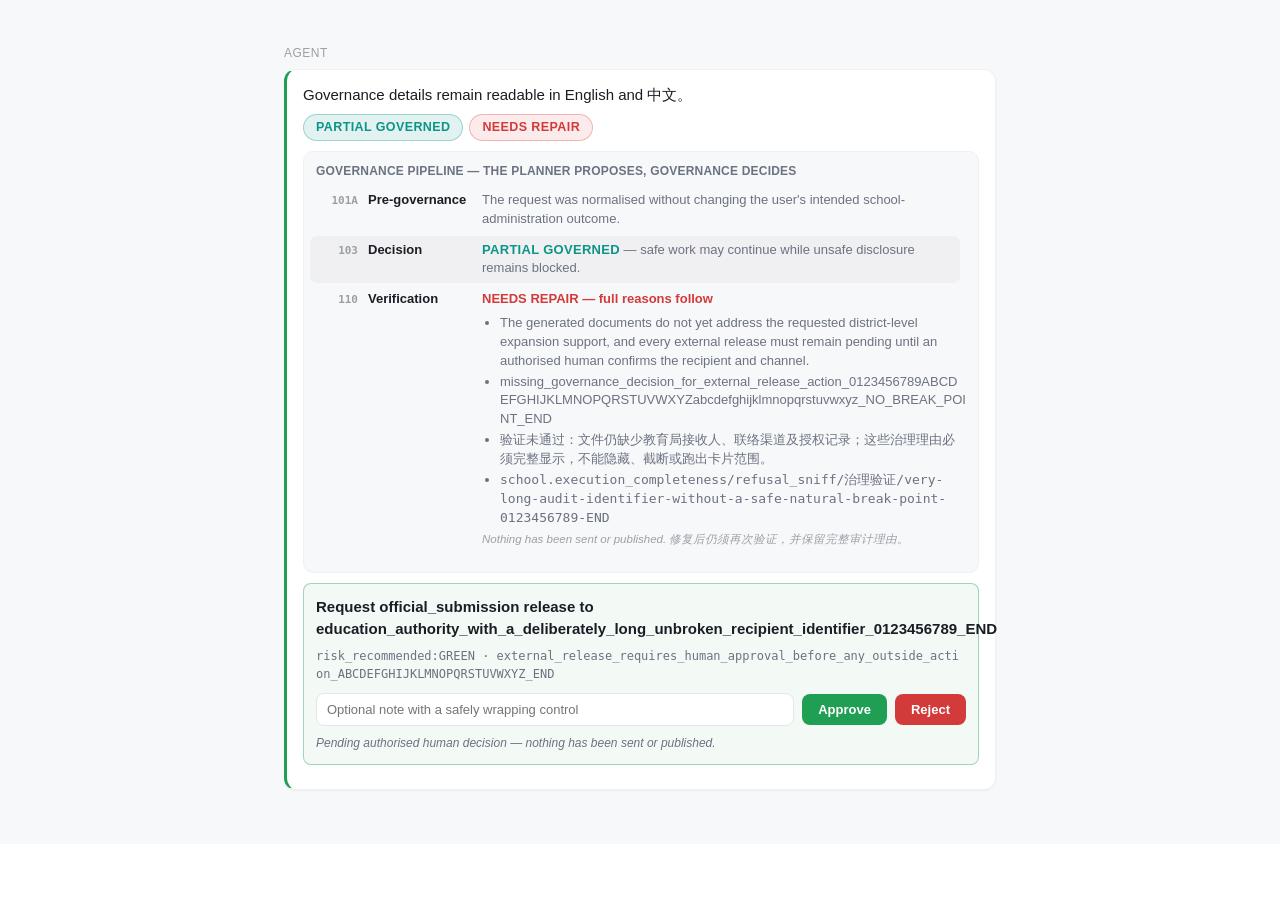
==== commit 3249ccfb: "Add adversarial regression and verification coverage" ====
--- a/tests/ui_governance_overflow_harness.html
+++ b/tests/ui_governance_overflow_harness.html
@@ -46,6 +46,16 @@
                   </span>
                 </div>
               </section>
+              <section class="approval-card" aria-label="Approval request">
+                <div class="summary" data-marker="approval-summary" data-must-wrap>Request official_submission release to education_authority_with_a_deliberately_long_unbroken_recipient_identifier_0123456789_END</div>
+                <div class="reasons" data-marker="approval-reasons" data-must-wrap>risk_recommended:GREEN · external_release_requires_human_approval_before_any_outside_action_ABCDEFGHIJKLMNOPQRSTUVWXYZ_END</div>
+                <div class="actions">
+                  <input type="text" value="" placeholder="Optional note with a safely wrapping control">
+                  <button class="approve">Approve</button>
+                  <button class="reject">Reject</button>
+                </div>
+                <div class="approval-status status-pending" data-marker="approval-status">Pending authorised human decision — nothing has been sent or published.</div>
+              </section>
             </div>
           </div>
         </div>
@@ -53,31 +63,38 @@
     </div>
   </div>
   <script>
-    window.addEventListener("load", () => {
       const requested = Number(new URLSearchParams(location.search).get("testWidth")) || window.innerWidth;
       const viewport = document.getElementById("test-viewport");
       viewport.style.width = `${requested}px`;
       viewport.style.maxWidth = "100%";
 
-      requestAnimationFrame(() => {
         const pipeline = document.querySelector(".gov-pipeline");
+        const approval = document.querySelector(".approval-card");
         const pipelineRect = pipeline.getBoundingClientRect();
+        const approvalRect = approval.getBoundingClientRect();
         const targets = [
           viewport,
           document.querySelector(".msg"),
           document.querySelector(".bubble"),
           pipeline,
-          ...pipeline.querySelectorAll(".gp-title,.gp-step,.gp-det,.gp-note,.gp-issues,.gp-issues li,code")
+          ...pipeline.querySelectorAll(".gp-title,.gp-step,.gp-det,.gp-note,.gp-issues,.gp-issues li,code"),
+          approval,
+          ...approval.querySelectorAll(".summary,.reasons,.actions,input,button,.approval-status")
         ];
         const overflow = targets.filter((node) => {
           if (!node) return false;
           const rect = node.getBoundingClientRect();
           const parentRect = pipeline.contains(node) && node !== pipeline
             ? pipelineRect
-            : viewport.getBoundingClientRect();
+            : approval.contains(node) && node !== approval
+              ? approvalRect
+              : viewport.getBoundingClientRect();
           return node.scrollWidth > node.clientWidth + 1 || rect.right > parentRect.right + 1;
         });
-        const clipped = [...pipeline.querySelectorAll(".gp-det,.gp-note,.gp-issues,.gp-issues li,code")]
+        const clipped = [
+          ...pipeline.querySelectorAll(".gp-det,.gp-note,.gp-issues,.gp-issues li,code"),
+          ...approval.querySelectorAll(".summary,.reasons,.approval-status")
+        ]
           .filter((node) => {
             const style = getComputedStyle(node);
             const hidden = ["hidden", "clip"].includes(style.overflowX)
@@ -86,7 +103,10 @@
             const clamped = style.webkitLineClamp && style.webkitLineClamp !== "none";
             return hidden || ellipsis || clamped;
           });
-        const wrapped = [...pipeline.querySelectorAll("[data-must-wrap]")]
+        const wrapped = [
+          ...pipeline.querySelectorAll("[data-must-wrap]"),
+          ...approval.querySelectorAll("[data-must-wrap]")
+        ]
           .filter((node) => {
             const style = getComputedStyle(node);
             const lineHeight = Number.parseFloat(style.lineHeight) || Number.parseFloat(style.fontSize) * 1.2;
@@ -94,6 +114,11 @@
           });
         const markers = ["english", "token", "chinese", "mixed", "note"];
         const missing = markers.filter((name) => !pipeline.querySelector(`[data-marker="${name}"]`)?.innerText.trim());
+
+        for (const name of ["approval-summary", "approval-reasons", "approval-status"]) {
+          const selector = '[data-marker="' + name + '"]';
+          if (!approval.querySelector(selector)?.innerText.trim()) missing.push(name);
+        }
 
         document.body.dataset.overflowCount = String(overflow.length);
         document.body.dataset.overflowElements = overflow
@@ -103,8 +128,6 @@
         document.body.dataset.missingCount = String(missing.length);
         document.body.dataset.viewportWidth = String(requested);
         document.body.dataset.ready = "true";
-      });
-    });
   </script>
 </body>
 </html>
